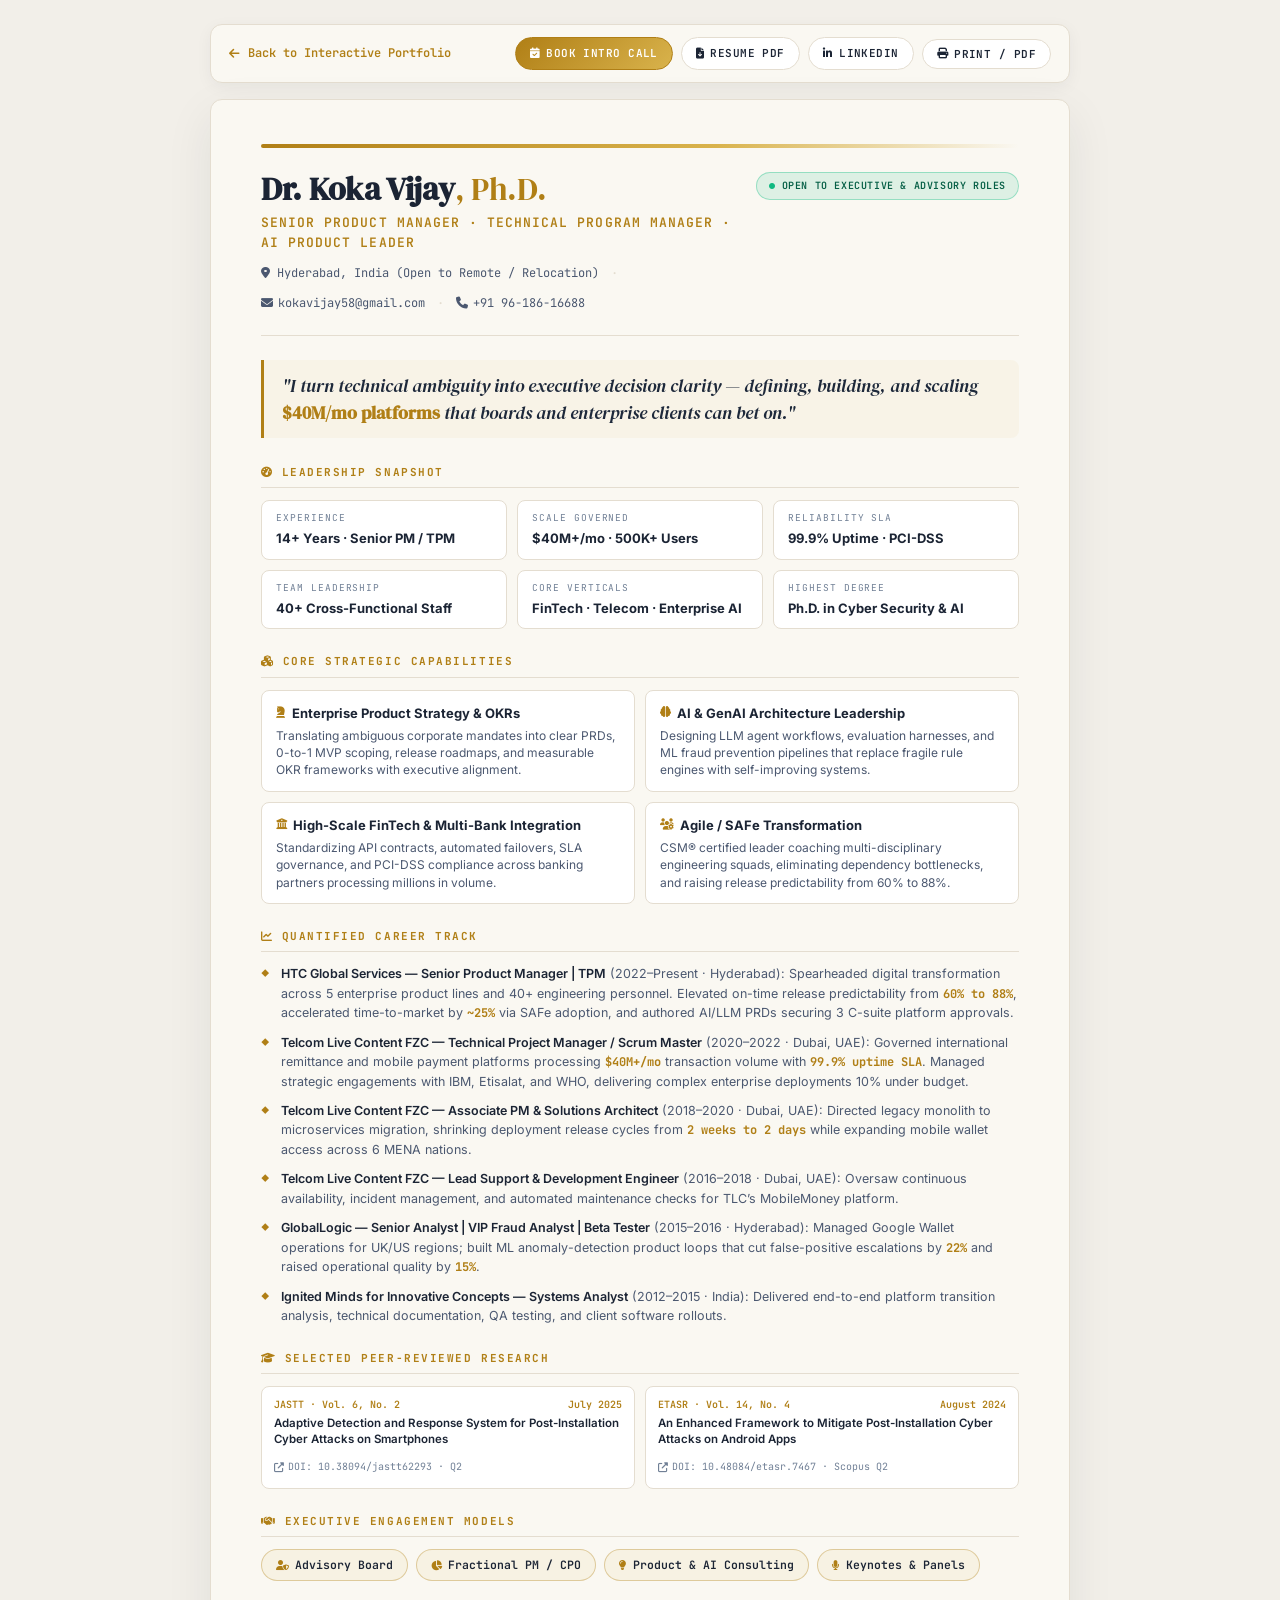
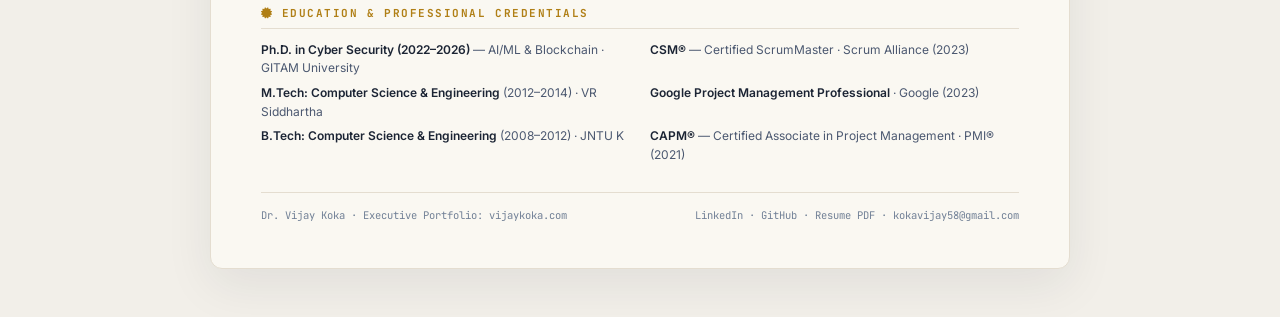
==== executive-brief.html @ db90c412 "Deploy updated 3D executive portfolio, executive brief, and visitor UX enhancements" ====
<!DOCTYPE html>
<html lang="en">
<head>
  <meta charset="UTF-8">
  <meta name="viewport" content="width=device-width, initial-scale=1.0">
  <title>Executive Brief — Dr. Koka Vijay, Ph.D. | Senior Product Manager & AI Leader</title>
  <meta name="description" content="One-page Executive Brief for Dr. Koka Vijay, Ph.D. — Senior Product Manager, Technical Program Manager & AI Product Leader with 14+ years scaling FinTech, Telecom & Enterprise AI platforms.">
  <meta name="robots" content="noindex, nofollow">

  <!-- Open Graph -->
  <meta property="og:title" content="Executive Brief — Dr. Koka Vijay, Ph.D.">
  <meta property="og:description" content="14+ years scaling FinTech, Telecom, and AI platforms. Ph.D. in Cyber Security, AI/ML & Blockchain. $40M+/mo transaction volume track record.">
  <meta property="og:type" content="website">

  <!-- Appearance & Favicon -->
  <meta name="theme-color" content="#faf8f2">
  <link rel="icon" type="image/svg+xml" href="data:image/svg+xml,%3Csvg xmlns='http://www.w3.org/2000/svg' viewBox='0 0 64 64'%3E%3Crect width='64' height='64' rx='14' fill='%23070a10'/%3E%3Ctext x='32' y='43' font-family='Georgia,serif' font-size='28' font-weight='700' text-anchor='middle' fill='%23d4af37'%3EVK%3C/text%3E%3C/svg%3E">

  <!-- Google Fonts -->
  <link rel="preconnect" href="https://fonts.googleapis.com">
  <link rel="preconnect" href="https://fonts.gstatic.com" crossorigin>
  <link href="https://fonts.googleapis.com/css2?family=DM+Serif+Display:ital@0;1&family=Inter:wght@300;400;500;600;700;800&family=JetBrains+Mono:wght@400;500;600&display=swap" rel="stylesheet">

  <!-- FontAwesome Icons -->
  <link rel="stylesheet" href="https://cdnjs.cloudflare.com/ajax/libs/font-awesome/6.4.0/css/all.min.css">

  <style>
    :root {
      --font-sans: 'Inter', -apple-system, BlinkMacSystemFont, 'Segoe UI', Roboto, sans-serif;
      --font-serif: 'DM Serif Display', Georgia, serif;
      --font-mono: 'JetBrains Mono', monospace;

      --bg-page: #f2efe9;
      --bg-card: #faf8f2;
      --bg-elev: #ffffff;
      --fg: #1b2434;
      --fg-muted: #4b5870;
      --fg-dim: #718096;
      --accent: #b07f16;
      --accent-light: #d9b34c;
      --accent-glow: rgba(176, 127, 22, 0.18);
      --line: #e4ddd0;
      --line-strong: rgba(176, 127, 22, 0.35);
      --success: #10b981;
    }

    *, *::before, *::after {
      margin: 0;
      padding: 0;
      box-sizing: border-box;
    }

    body {
      font-family: var(--font-sans);
      background-color: var(--bg-page);
      color: var(--fg);
      line-height: 1.55;
      padding: 24px 16px 48px;
      -webkit-font-smoothing: antialiased;
      -moz-osx-font-smoothing: grayscale;
    }

    /* ── TOP ACTION BAR (Screen Only) ── */
    .top-actions-bar {
      max-width: 860px;
      margin: 0 auto 16px;
      display: flex;
      align-items: center;
      justify-content: space-between;
      flex-wrap: wrap;
      gap: 12px;
      padding: 12px 18px;
      background: var(--bg-card);
      border: 1px solid var(--line);
      border-radius: 12px;
      box-shadow: 0 4px 16px rgba(27, 36, 52, 0.05);
    }

    .brand-back-link {
      display: inline-flex;
      align-items: center;
      gap: 8px;
      font-family: var(--font-mono);
      font-size: 12px;
      font-weight: 600;
      color: var(--accent);
      text-decoration: none;
      transition: transform 0.2s, color 0.2s;
    }

    .brand-back-link:hover {
      color: var(--fg);
      transform: translateX(-3px);
    }

    .top-btn-group {
      display: flex;
      align-items: center;
      gap: 8px;
      flex-wrap: wrap;
    }

    .btn-action-sm {
      display: inline-flex;
      align-items: center;
      gap: 6px;
      padding: 7px 14px;
      border-radius: 20px;
      font-family: var(--font-mono);
      font-size: 11px;
      font-weight: 600;
      letter-spacing: 0.04em;
      text-transform: uppercase;
      text-decoration: none;
      cursor: pointer;
      border: 1px solid var(--line);
      background: var(--bg-elev);
      color: var(--fg);
      transition: all 0.2s ease;
    }

    .btn-action-sm:hover {
      border-color: var(--accent);
      color: var(--accent);
      transform: translateY(-1px);
      box-shadow: 0 4px 12px var(--accent-glow);
    }

    .btn-action-sm.primary {
      background: linear-gradient(135deg, var(--accent) 0%, var(--accent-light) 100%);
      color: #ffffff;
      border-color: var(--accent);
    }

    .btn-action-sm.primary:hover {
      color: #000000;
      box-shadow: 0 4px 16px rgba(176, 127, 22, 0.35);
    }

    /* ── MAIN BRIEF DOCUMENT CONTAINER ── */
    .document-page {
      max-width: 860px;
      margin: 0 auto;
      background: var(--bg-card);
      border: 1px solid var(--line);
      border-radius: 12px;
      padding: 44px 50px;
      box-shadow: 0 16px 48px rgba(27, 36, 52, 0.08);
      position: relative;
    }

    .head-gold-bar {
      height: 4px;
      background: linear-gradient(90deg, var(--accent) 0%, var(--accent-light) 60%, transparent 100%);
      border-radius: 2px;
      margin-bottom: 24px;
    }

    /* ── HEADER ── */
    .doc-head {
      display: flex;
      justify-content: space-between;
      align-items: flex-start;
      flex-wrap: wrap;
      gap: 16px;
      border-bottom: 1px solid var(--line);
      padding-bottom: 22px;
      margin-bottom: 24px;
    }

    .name-title-block {
      flex: 1;
      min-width: 280px;
    }

    .doc-name {
      font-family: var(--font-serif);
      font-size: 32px;
      letter-spacing: -0.01em;
      color: var(--fg);
      line-height: 1.1;
    }

    .doc-name .phd-suffix {
      color: var(--accent);
      font-family: var(--font-serif);
      font-weight: 400;
    }

    .doc-role-subtitle {
      margin-top: 6px;
      font-family: var(--font-mono);
      font-size: 13px;
      letter-spacing: 0.08em;
      text-transform: uppercase;
      color: var(--accent);
      font-weight: 600;
    }

    .doc-contact-row {
      margin-top: 10px;
      display: flex;
      flex-wrap: wrap;
      align-items: center;
      gap: 12px;
      font-size: 12px;
      font-family: var(--font-mono);
      color: var(--fg-muted);
    }

    .doc-contact-row a {
      color: var(--fg-muted);
      text-decoration: none;
      display: inline-flex;
      align-items: center;
      gap: 5px;
      transition: color 0.2s;
    }

    .doc-contact-row a:hover {
      color: var(--accent);
    }

    .doc-contact-row .sep {
      color: var(--line);
    }

    .availability-pill {
      display: inline-flex;
      align-items: center;
      gap: 6px;
      font-family: var(--font-mono);
      font-size: 10px;
      letter-spacing: 0.06em;
      color: #065f46;
      background: rgba(16, 185, 129, 0.12);
      border: 1px solid rgba(16, 185, 129, 0.35);
      padding: 5px 12px;
      border-radius: 14px;
      font-weight: 600;
      white-space: nowrap;
    }

    .availability-pill i {
      font-size: 6px;
      color: var(--success);
    }

    /* ── EXECUTIVE THESIS STATEMENT ── */
    .thesis-quote {
      font-family: var(--font-serif);
      font-size: 18px;
      font-style: italic;
      color: #1e293b;
      line-height: 1.5;
      margin-bottom: 26px;
      padding: 12px 18px;
      background: rgba(212, 175, 55, 0.06);
      border-left: 3px solid var(--accent);
      border-radius: 0 8px 8px 0;
    }

    .thesis-quote strong {
      color: var(--accent);
      font-style: normal;
    }

    /* ── SECTION HEADINGS ── */
    .brief-section-title {
      font-family: var(--font-mono);
      font-size: 11px;
      letter-spacing: 0.14em;
      text-transform: uppercase;
      color: var(--accent);
      font-weight: 700;
      margin: 24px 0 12px;
      padding-bottom: 6px;
      border-bottom: 1px solid var(--line);
      display: flex;
      align-items: center;
      gap: 8px;
    }

    .brief-section-title i {
      font-size: 11px;
    }

    /* ── LEADERSHIP SNAPSHOT GRID ── */
    .snapshot-grid {
      display: grid;
      grid-template-columns: repeat(3, 1fr);
      gap: 10px;
      margin-bottom: 8px;
    }

    .snap-card {
      background: var(--bg-elev);
      border: 1px solid var(--line);
      border-radius: 8px;
      padding: 10px 14px;
      transition: border-color 0.2s;
    }

    .snap-card:hover {
      border-color: var(--line-strong);
    }

    .snap-k {
      font-family: var(--font-mono);
      font-size: 9.5px;
      letter-spacing: 0.1em;
      text-transform: uppercase;
      color: var(--fg-dim);
      display: block;
    }

    .snap-v {
      display: block;
      margin-top: 3px;
      font-size: 13px;
      font-weight: 700;
      color: var(--fg);
      font-family: var(--font-sans);
    }

    /* ── STRATEGIC VALUE PILLARS (CORE CAPABILITIES) ── */
    .pillars-grid {
      display: grid;
      grid-template-columns: repeat(2, 1fr);
      gap: 10px;
      margin-bottom: 8px;
    }

    .pillar-card {
      background: var(--bg-elev);
      border: 1px solid var(--line);
      border-radius: 8px;
      padding: 12px 14px;
    }

    .pillar-card h4 {
      font-size: 13px;
      font-weight: 700;
      color: var(--fg);
      margin-bottom: 4px;
      display: flex;
      align-items: center;
      gap: 6px;
    }

    .pillar-card h4 i {
      color: var(--accent);
      font-size: 11px;
    }

    .pillar-card p {
      font-size: 12px;
      color: var(--fg-muted);
      line-height: 1.45;
    }

    /* ── CAREER IMPACT TIMELINE ── */
    .impact-list {
      list-style: none;
      display: flex;
      flex-direction: column;
      gap: 10px;
    }

    .impact-item {
      position: relative;
      padding-left: 20px;
      font-size: 12.5px;
      line-height: 1.55;
      color: var(--fg-muted);
    }

    .impact-item::before {
      content: '◆';
      position: absolute;
      left: 0;
      top: 3px;
      font-size: 8px;
      color: var(--accent);
    }

    .impact-item strong {
      color: var(--fg);
      font-weight: 600;
    }

    .impact-item .highlight-val {
      color: var(--accent);
      font-weight: 700;
      font-family: var(--font-mono);
      font-size: 12px;
    }

    /* ── RESEARCH & PUBLICATIONS COMPACT ── */
    .research-grid {
      display: grid;
      grid-template-columns: 1fr 1fr;
      gap: 10px;
    }

    .research-item {
      background: var(--bg-elev);
      border: 1px solid var(--line);
      border-radius: 8px;
      padding: 10px 12px;
    }

    .research-journal {
      font-family: var(--font-mono);
      font-size: 10px;
      color: var(--accent);
      font-weight: 600;
      display: flex;
      justify-content: space-between;
    }

    .research-title {
      font-size: 11.5px;
      font-weight: 600;
      color: var(--fg);
      margin: 4px 0 6px;
      line-height: 1.35;
    }

    .research-doi {
      font-family: var(--font-mono);
      font-size: 10px;
      color: var(--fg-dim);
      text-decoration: none;
      display: inline-flex;
      align-items: center;
      gap: 4px;
    }

    .research-doi:hover {
      color: var(--accent);
    }

    /* ── HOW I ENGAGE ── */
    .engage-chips {
      display: flex;
      flex-wrap: wrap;
      gap: 8px;
    }

    .engage-chip {
      font-family: var(--font-mono);
      font-size: 11.5px;
      font-weight: 600;
      color: var(--fg);
      border: 1px solid var(--line-strong);
      background: rgba(212, 175, 55, 0.08);
      border-radius: 18px;
      padding: 6px 14px;
      display: inline-flex;
      align-items: center;
      gap: 6px;
    }

    .engage-chip i {
      color: var(--accent);
      font-size: 10px;
    }

    /* ── CREDENTIALS & DEGREES ── */
    .creds-grid {
      display: grid;
      grid-template-columns: 1fr 1fr;
      gap: 6px 20px;
      font-size: 12px;
      color: var(--fg-muted);
    }

    .cred-row strong {
      color: var(--fg);
      font-weight: 600;
    }

    /* ── FOOTER ── */
    .doc-foot {
      margin-top: 28px;
      padding-top: 14px;
      border-top: 1px solid var(--line);
      display: flex;
      justify-content: space-between;
      align-items: center;
      flex-wrap: wrap;
      gap: 8px;
      font-family: var(--font-mono);
      font-size: 10.5px;
      color: var(--fg-dim);
    }

    .doc-foot a {
      color: var(--fg-dim);
      text-decoration: none;
      transition: color 0.2s;
    }

    .doc-foot a:hover {
      color: var(--accent);
    }

    /* ── RESPONSIVE RULES (Screen) ── */
    @media (max-width: 768px) {
      body { padding: 12px 8px 32px; }
      .document-page { padding: 28px 20px; }
      .snapshot-grid { grid-template-columns: repeat(2, 1fr); }
      .pillars-grid { grid-template-columns: 1fr; }
      .research-grid { grid-template-columns: 1fr; }
      .creds-grid { grid-template-columns: 1fr; }
      .doc-name { font-size: 26px; }
      .thesis-quote { font-size: 16px; }
    }

    /* ── PRINT & PDF EXPORT OPTIMIZATION ── */
    @page {
      size: A4 portrait;
      margin: 10mm 12mm;
    }

    @media print {
      body {
        background: #ffffff !important;
        padding: 0 !important;
        color: #0f172a !important;
      }

      .top-actions-bar {
        display: none !important;
      }

      .document-page {
        box-shadow: none !important;
        border: none !important;
        max-width: 100% !important;
        border-radius: 0 !important;
        padding: 0 !important;
        background: #ffffff !important;
      }

      .head-gold-bar {
        background: #b07f16 !important;
        -webkit-print-color-adjust: exact;
        print-color-adjust: exact;
      }

      .thesis-quote {
        background: #fdfbf7 !important;
        border-left-color: #b07f16 !important;
        -webkit-print-color-adjust: exact;
        print-color-adjust: exact;
      }

      .snap-card, .pillar-card, .research-item {
        background: #fdfdfd !important;
        border-color: #e2e8f0 !important;
        break-inside: avoid;
        -webkit-print-color-adjust: exact;
        print-color-adjust: exact;
      }

      .engage-chip {
        background: #fefcf6 !important;
        border-color: #d9b34c !important;
        -webkit-print-color-adjust: exact;
        print-color-adjust: exact;
      }

      .brief-section-title {
        break-after: avoid;
      }

      a {
        color: inherit !important;
        text-decoration: none !important;
      }

      .doc-foot a {
        color: #64748b !important;
      }
    }
  </style>
</head>
<body>

  <!-- ═══ TOP ACTION & NAVIGATION BAR (Screen View Only) ═══ -->
  <div class="top-actions-bar">
    <a href="index.html" class="brand-back-link" title="Return to Interactive Portfolio">
      <i class="fas fa-arrow-left"></i>
      <span>Back to Interactive Portfolio</span>
    </a>
    <div class="top-btn-group">
      <a href="https://calendly.com/koka-vijay/30min" target="_blank" rel="noopener" class="btn-action-sm primary" title="Schedule 30-min Executive Discussion">
        <i class="fas fa-calendar-check"></i>
        <span>Book Intro Call</span>
      </a>
      <a href="Vijay_Koka_Resume.pdf" download class="btn-action-sm" title="Download ATS Resume PDF">
        <i class="fas fa-file-download"></i>
        <span>Resume PDF</span>
      </a>
      <a href="https://www.linkedin.com/in/dr-koka-vijay-ph-d-165788111/" target="_blank" rel="noopener" class="btn-action-sm" title="LinkedIn Profile">
        <i class="fab fa-linkedin-in"></i>
        <span>LinkedIn</span>
      </a>
      <button type="button" class="btn-action-sm" onclick="window.print()" title="Print or Save as PDF">
        <i class="fas fa-print"></i>
        <span>Print / PDF</span>
      </button>
    </div>
  </div>

  <!-- ═══ EXECUTIVE BRIEF DOCUMENT ═══ -->
  <main class="document-page">
    <div class="head-gold-bar"></div>

    <!-- Header Block -->
    <header class="doc-head">
      <div class="name-title-block">
        <h1 class="doc-name">Dr. Koka Vijay<span class="phd-suffix">, Ph.D.</span></h1>
        <div class="doc-role-subtitle">Senior Product Manager · Technical Program Manager · AI Product Leader</div>
        <div class="doc-contact-row">
          <span><i class="fas fa-map-marker-alt"></i> Hyderabad, India (Open to Remote / Relocation)</span>
          <span class="sep">·</span>
          <a href="mailto:kokavijay58@gmail.com"><i class="fas fa-envelope"></i> kokavijay58@gmail.com</a>
          <span class="sep">·</span>
          <a href="tel:+919618616688"><i class="fas fa-phone"></i> +91 96-186-16688</a>
        </div>
      </div>

      <div class="availability-pill" title="Open for Senior Leadership, Advisory & Board Roles">
        <i class="fas fa-circle"></i>
        <span>OPEN TO EXECUTIVE &amp; ADVISORY ROLES</span>
      </div>
    </header>

    <!-- Executive Thesis -->
    <blockquote class="thesis-quote">
      "I turn technical ambiguity into executive decision clarity — defining, building, and scaling <strong>$40M/mo platforms</strong> that boards and enterprise clients can bet on."
    </blockquote>

    <!-- 1. Leadership Snapshot -->
    <div class="brief-section-title"><i class="fas fa-tachometer-alt"></i> Leadership Snapshot</div>
    <div class="snapshot-grid">
      <div class="snap-card">
        <span class="snap-k">Experience</span>
        <span class="snap-v">14+ Years · Senior PM / TPM</span>
      </div>
      <div class="snap-card">
        <span class="snap-k">Scale Governed</span>
        <span class="snap-v">$40M+/mo · 500K+ Users</span>
      </div>
      <div class="snap-card">
        <span class="snap-k">Reliability SLA</span>
        <span class="snap-v">99.9% Uptime · PCI-DSS</span>
      </div>
      <div class="snap-card">
        <span class="snap-k">Team Leadership</span>
        <span class="snap-v">40+ Cross-Functional Staff</span>
      </div>
      <div class="snap-card">
        <span class="snap-k">Core Verticals</span>
        <span class="snap-v">FinTech · Telecom · Enterprise AI</span>
      </div>
      <div class="snap-card">
        <span class="snap-k">Highest Degree</span>
        <span class="snap-v">Ph.D. in Cyber Security &amp; AI</span>
      </div>
    </div>

    <!-- 2. Strategic Value Pillars -->
    <div class="brief-section-title"><i class="fas fa-cubes"></i> Core Strategic Capabilities</div>
    <div class="pillars-grid">
      <div class="pillar-card">
        <h4><i class="fas fa-chess-knight"></i> Enterprise Product Strategy &amp; OKRs</h4>
        <p>Translating ambiguous corporate mandates into clear PRDs, 0-to-1 MVP scoping, release roadmaps, and measurable OKR frameworks with executive alignment.</p>
      </div>
      <div class="pillar-card">
        <h4><i class="fas fa-brain"></i> AI &amp; GenAI Architecture Leadership</h4>
        <p>Designing LLM agent workflows, evaluation harnesses, and ML fraud prevention pipelines that replace fragile rule engines with self-improving systems.</p>
      </div>
      <div class="pillar-card">
        <h4><i class="fas fa-university"></i> High-Scale FinTech &amp; Multi-Bank Integration</h4>
        <p>Standardizing API contracts, automated failovers, SLA governance, and PCI-DSS compliance across banking partners processing millions in volume.</p>
      </div>
      <div class="pillar-card">
        <h4><i class="fas fa-users-cog"></i> Agile / SAFe Transformation</h4>
        <p>CSM® certified leader coaching multi-disciplinary engineering squads, eliminating dependency bottlenecks, and raising release predictability from 60% to 88%.</p>
      </div>
    </div>

    <!-- 3. Quantified Career Impact -->
    <div class="brief-section-title"><i class="fas fa-chart-line"></i> Quantified Career Track</div>
    <ul class="impact-list">
      <li class="impact-item">
        <strong>HTC Global Services — Senior Product Manager | TPM</strong> (2022–Present · Hyderabad): Spearheaded digital transformation across 5 enterprise product lines and 40+ engineering personnel. Elevated on-time release predictability from <span class="highlight-val">60% to 88%</span>, accelerated time-to-market by <span class="highlight-val">~25%</span> via SAFe adoption, and authored AI/LLM PRDs securing 3 C-suite platform approvals.
      </li>
      <li class="impact-item">
        <strong>Telcom Live Content FZC — Technical Project Manager / Scrum Master</strong> (2020–2022 · Dubai, UAE): Governed international remittance and mobile payment platforms processing <span class="highlight-val">$40M+/mo</span> transaction volume with <span class="highlight-val">99.9% uptime SLA</span>. Managed strategic engagements with IBM, Etisalat, and WHO, delivering complex enterprise deployments 10% under budget.
      </li>
      <li class="impact-item">
        <strong>Telcom Live Content FZC — Associate PM &amp; Solutions Architect</strong> (2018–2020 · Dubai, UAE): Directed legacy monolith to microservices migration, shrinking deployment release cycles from <span class="highlight-val">2 weeks to 2 days</span> while expanding mobile wallet access across 6 MENA nations.
      </li>
      <li class="impact-item">
        <strong>Telcom Live Content FZC — Lead Support &amp; Development Engineer</strong> (2016–2018 · Dubai, UAE): Oversaw continuous availability, incident management, and automated maintenance checks for TLC’s MobileMoney platform.
      </li>
      <li class="impact-item">
        <strong>GlobalLogic — Senior Analyst | VIP Fraud Analyst | Beta Tester</strong> (2015–2016 · Hyderabad): Managed Google Wallet operations for UK/US regions; built ML anomaly-detection product loops that cut false-positive escalations by <span class="highlight-val">22%</span> and raised operational quality by <span class="highlight-val">15%</span>.
      </li>
      <li class="impact-item">
        <strong>Ignited Minds for Innovative Concepts — Systems Analyst</strong> (2012–2015 · India): Delivered end-to-end platform transition analysis, technical documentation, QA testing, and client software rollouts.
      </li>
    </ul>

    <!-- 4. Selected Peer-Reviewed Ph.D. Research -->
    <div class="brief-section-title"><i class="fas fa-graduation-cap"></i> Selected Peer-Reviewed Research</div>
    <div class="research-grid">
      <div class="research-item">
        <div class="research-journal">
          <span>JASTT · Vol. 6, No. 2</span>
          <span>July 2025</span>
        </div>
        <div class="research-title">Adaptive Detection and Response System for Post-Installation Cyber Attacks on Smartphones</div>
        <a href="https://doi.org/10.38094/jastt62293" target="_blank" rel="noopener" class="research-doi">
          <i class="fas fa-external-link-alt"></i> DOI: 10.38094/jastt62293 · Q2
        </a>
      </div>
      <div class="research-item">
        <div class="research-journal">
          <span>ETASR · Vol. 14, No. 4</span>
          <span>August 2024</span>
        </div>
        <div class="research-title">An Enhanced Framework to Mitigate Post-Installation Cyber Attacks on Android Apps</div>
        <a href="https://doi.org/10.48084/etasr.7467" target="_blank" rel="noopener" class="research-doi">
          <i class="fas fa-external-link-alt"></i> DOI: 10.48084/etasr.7467 · Scopus Q2
        </a>
      </div>
    </div>

    <!-- 5. How I Engage -->
    <div class="brief-section-title"><i class="fas fa-handshake"></i> Executive Engagement Models</div>
    <div class="engage-chips">
      <span class="engage-chip"><i class="fas fa-user-shield"></i> Advisory Board</span>
      <span class="engage-chip"><i class="fas fa-chart-pie"></i> Fractional PM / CPO</span>
      <span class="engage-chip"><i class="fas fa-lightbulb"></i> Product &amp; AI Consulting</span>
      <span class="engage-chip"><i class="fas fa-microphone"></i> Keynotes &amp; Panels</span>
    </div>

    <!-- 6. Education & Credentials -->
    <div class="brief-section-title"><i class="fas fa-certificate"></i> Education &amp; Professional Credentials</div>
    <div class="creds-grid">
      <div class="cred-row"><strong>Ph.D. in Cyber Security (2022–2026)</strong> — AI/ML &amp; Blockchain · GITAM University</div>
      <div class="cred-row"><strong>CSM®</strong> — Certified ScrumMaster · Scrum Alliance (2023)</div>
      <div class="cred-row"><strong>M.Tech: Computer Science &amp; Engineering</strong> (2012–2014) · VR Siddhartha</div>
      <div class="cred-row"><strong>Google Project Management Professional</strong> · Google (2023)</div>
      <div class="cred-row"><strong>B.Tech: Computer Science &amp; Engineering</strong> (2008–2012) · JNTU K</div>
      <div class="cred-row"><strong>CAPM®</strong> — Certified Associate in Project Management · PMI® (2021)</div>
    </div>

    <!-- Document Footer -->
    <footer class="doc-foot">
      <span>Dr. Vijay Koka · Executive Portfolio: <a href="index.html">vijaykoka.com</a></span>
      <span>
        <a href="https://www.linkedin.com/in/dr-koka-vijay-ph-d-165788111/" target="_blank" rel="noopener">LinkedIn</a> ·
        <a href="https://github.com/Vijaykoka" target="_blank" rel="noopener">GitHub</a> ·
        <a href="Vijay_Koka_Resume.pdf" download>Resume PDF</a> ·
        <a href="mailto:kokavijay58@gmail.com">kokavijay58@gmail.com</a>
      </span>
    </footer>
  </main>

</body>
</html>
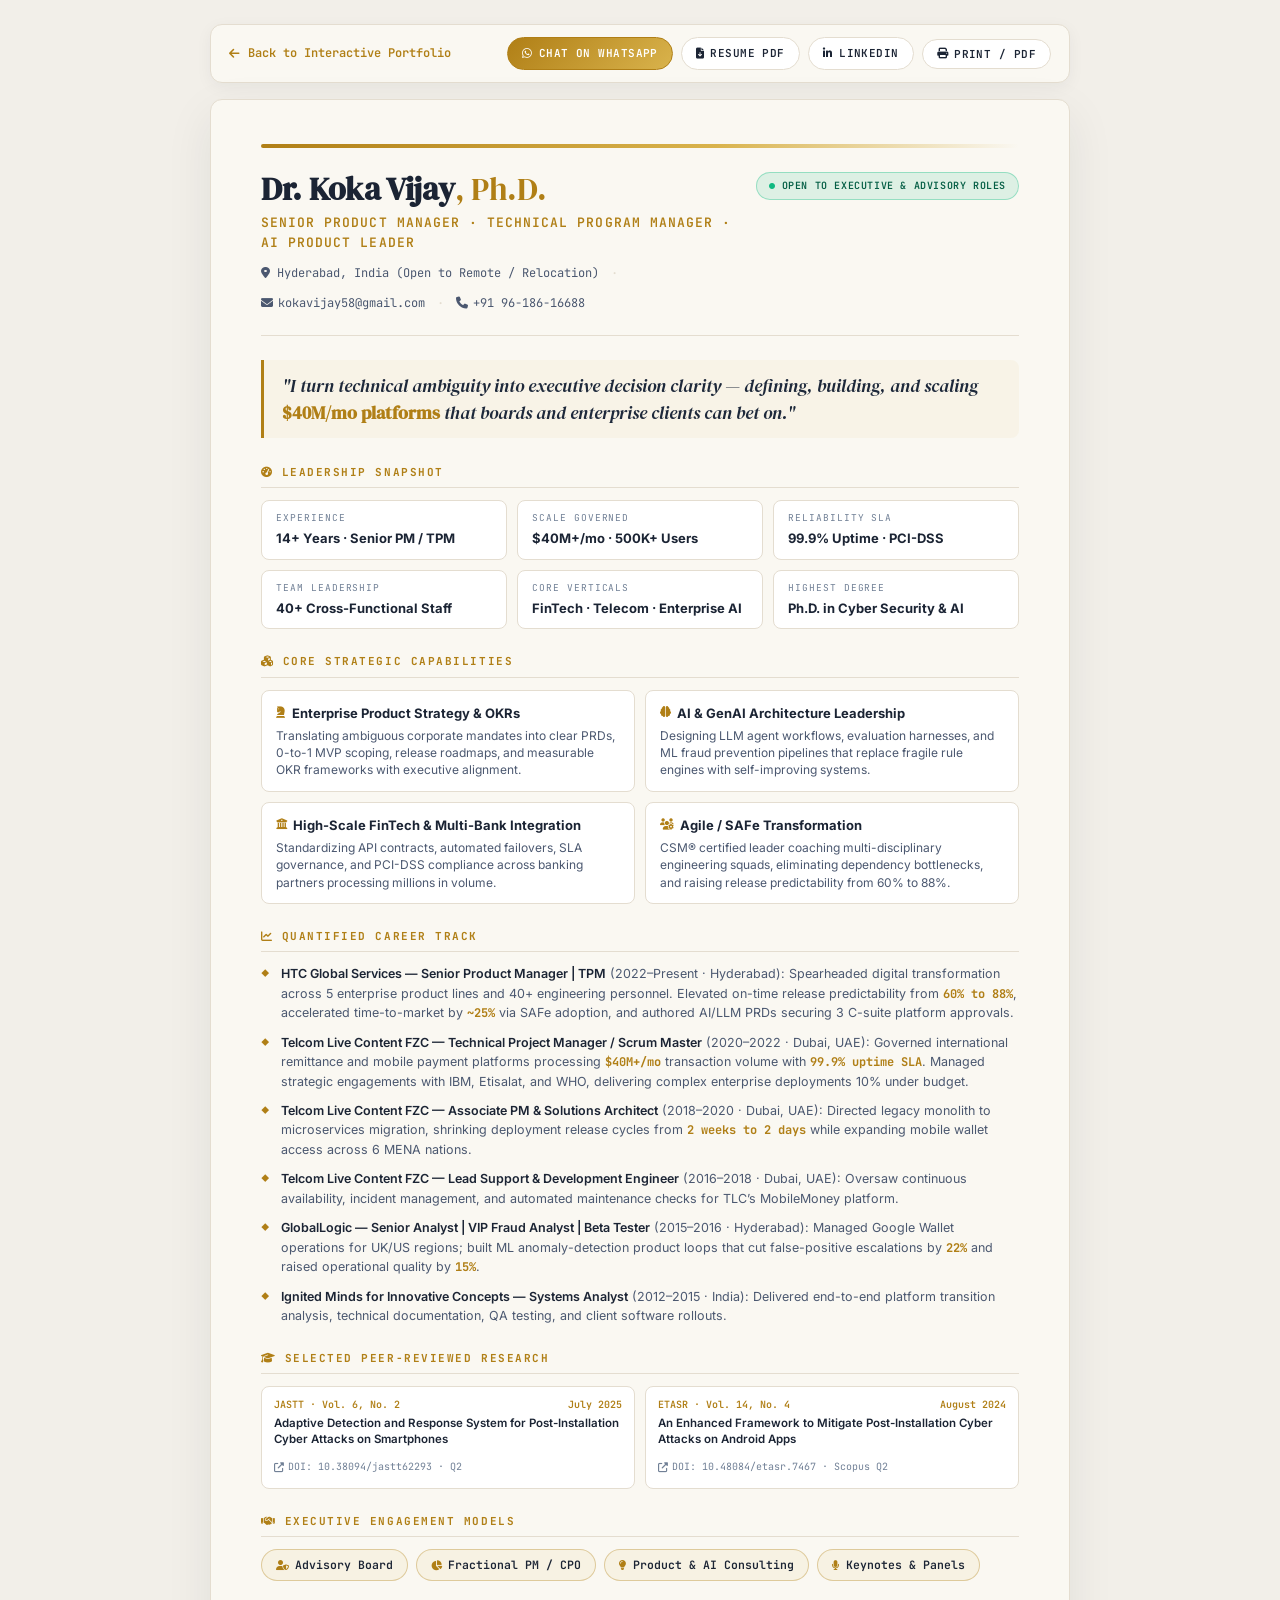
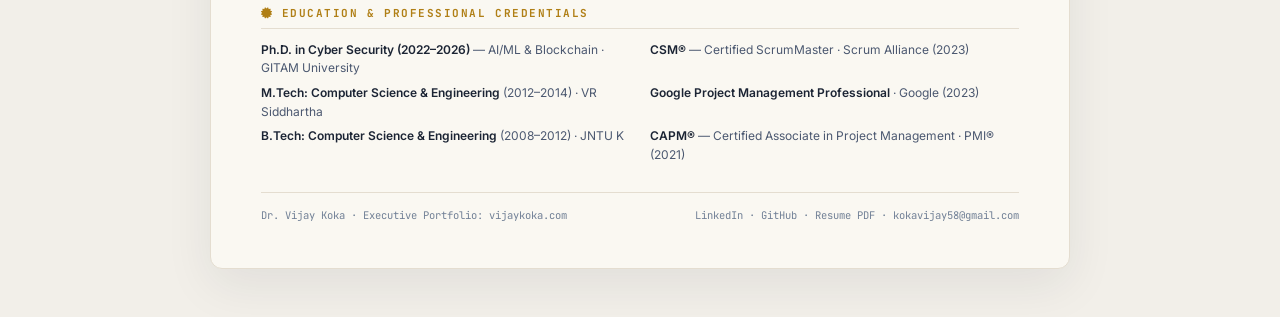
==== commit f8ab4213: "Update Book a Call CTAs to direct WhatsApp chat links" ====
--- a/executive-brief.html
+++ b/executive-brief.html
@@ -596,9 +596,9 @@
       <span>Back to Interactive Portfolio</span>
     </a>
     <div class="top-btn-group">
-      <a href="https://calendly.com/koka-vijay/30min" target="_blank" rel="noopener" class="btn-action-sm primary" title="Schedule 30-min Executive Discussion">
-        <i class="fas fa-calendar-check"></i>
-        <span>Book Intro Call</span>
+      <a href="https://wa.me/919618616688?text=Hi%20Dr.%20Vijay,%20I%20reviewed%20your%20Executive%20Brief%20and%20would%20like%20to%20connect." target="_blank" rel="noopener" class="btn-action-sm primary" title="Chat directly with Dr. Vijay on WhatsApp">
+        <i class="fab fa-whatsapp"></i>
+        <span>Chat on WhatsApp</span>
       </a>
       <a href="Vijay_Koka_Resume.pdf" download class="btn-action-sm" title="Download ATS Resume PDF">
         <i class="fas fa-file-download"></i>
